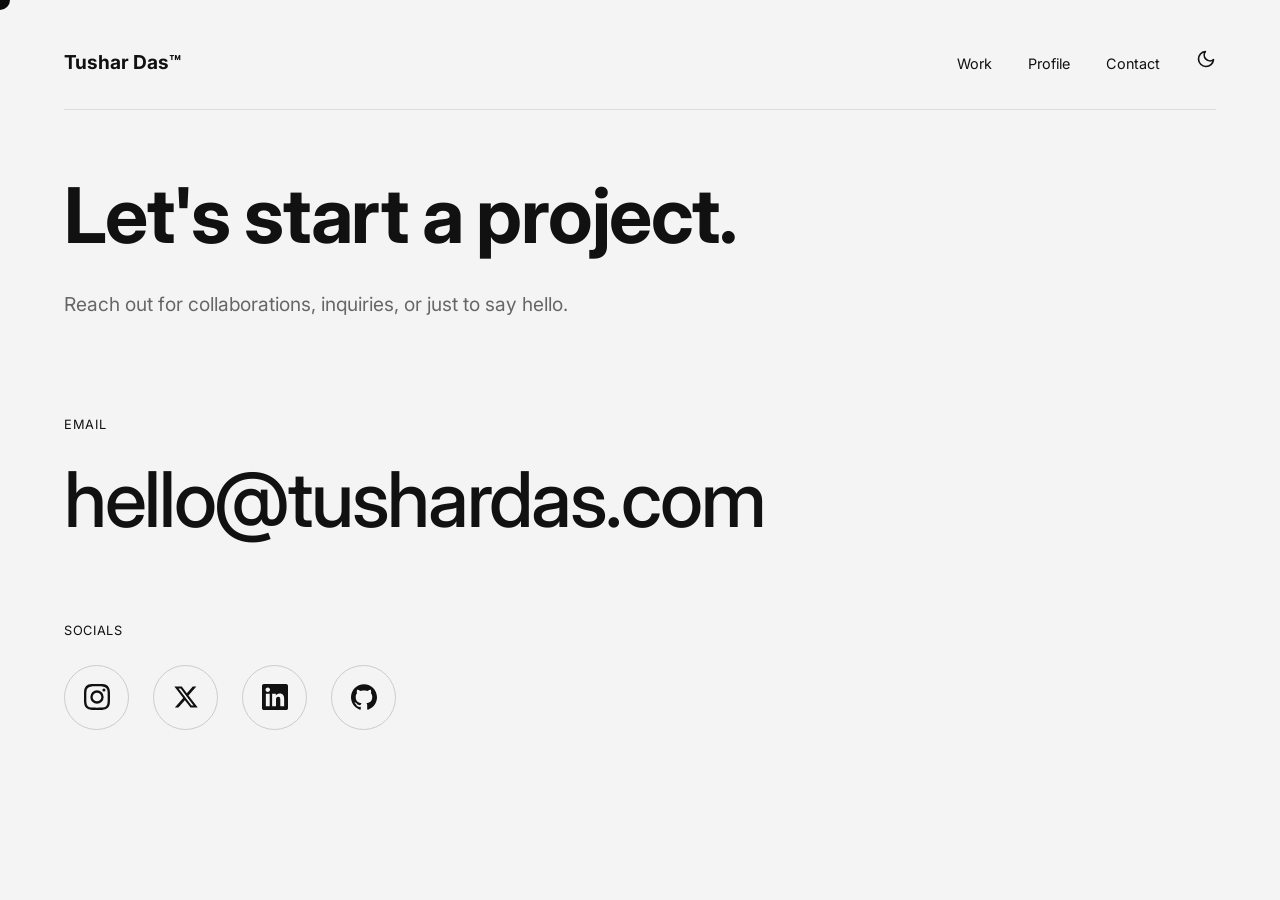
==== contact.html @ b7b295e4 "Added a beautiful dark mode to the website" ====
<!DOCTYPE html>
<html lang="en">
<head>
    <meta charset="UTF-8">
    <meta name="viewport" content="width=device-width, initial-scale=1.0">
    <title>Tushar Das | Contact</title>
    <link href="https://fonts.googleapis.com/css2?family=Inter:wght@400;500;700&display=swap" rel="stylesheet">
    <link rel="stylesheet" href="assets/css/style.css">
</head>
<body>
    <script>
        if (localStorage.getItem('portfolio-theme') === 'dark') {
            document.body.classList.add('dark-theme');
        }
    </script>

    <div class="custom-cursor"></div>

    <nav>
        <div class="logo">Tushar Das™</div>
        <div class="nav-links">
            <a href="index.html">Work</a>
            <a href="profile.html">Profile</a>
            <a href="contact.html">Contact</a>
            
            <button id="theme-toggle" aria-label="Toggle Dark Mode">
                <svg class="sun-icon" viewBox="0 0 24 24" fill="none" stroke="currentColor" stroke-width="2" stroke-linecap="round" stroke-linejoin="round"><circle cx="12" cy="12" r="5"></circle><line x1="12" y1="1" x2="12" y2="3"></line><line x1="12" y1="21" x2="12" y2="23"></line><line x1="4.22" y1="4.22" x2="5.64" y2="5.64"></line><line x1="18.36" y1="18.36" x2="19.78" y2="19.78"></line><line x1="1" y1="12" x2="3" y2="12"></line><line x1="21" y1="12" x2="23" y2="12"></line><line x1="4.22" y1="19.78" x2="5.64" y2="18.36"></line><line x1="18.36" y1="5.64" x2="19.78" y2="4.22"></line></svg>
                <svg class="moon-icon" viewBox="0 0 24 24" fill="none" stroke="currentColor" stroke-width="2" stroke-linecap="round" stroke-linejoin="round"><path d="M21 12.79A9 9 0 1 1 11.21 3 7 7 0 0 0 21 12.79z"></path></svg>
            </button>
        </div>
    </nav>

    <header class="hero">
        <h1 class="fade-in-up">Let's start a project.</h1>
        <p class="fade-in-up delay-1">Reach out for collaborations, inquiries, or just to say hello.</p>
    </header>

    <section class="contact-section fade-in-up delay-2">
        <div class="email-block">
            <p class="section-label" style="border: none; margin-bottom: 0;">Email</p>
            <a href="mailto:your.email@example.com" class="huge-link">hello@tushardas.com</a>
        </div>

        <div class="social-block" style="margin-top: 4rem;">
            <p class="section-label" style="border: none; margin-bottom: 1rem;">Socials</p>
            
            <div class="social-icons">
                <a href="https://instagram.com" target="_blank" aria-label="Instagram">
                    <svg viewBox="0 0 24 24"><path d="M12 2.163c3.204 0 3.584.012 4.85.07 3.252.148 4.771 1.691 4.919 4.919.058 1.265.069 1.645.069 4.849 0 3.205-.012 3.584-.069 4.849-.149 3.225-1.664 4.771-4.919 4.919-1.266.058-1.644.07-4.85.07-3.204 0-3.584-.012-4.849-.07-3.26-.149-4.771-1.699-4.919-4.92-.058-1.265-.07-1.644-.07-4.849 0-3.204.013-3.583.07-4.849.149-3.227 1.664-4.771 4.919-4.919 1.266-.057 1.645-.069 4.849-.069zM12 0C8.741 0 8.333.014 7.053.072 2.695.272.273 2.69.073 7.052.014 8.333 0 8.741 0 12c0 3.259.014 3.668.072 4.948.2 4.358 2.618 6.78 6.98 6.98C8.333 23.986 8.741 24 12 24c3.259 0 3.668-.014 4.948-.072 4.354-.2 6.782-2.618 6.979-6.98.059-1.28.073-1.689.073-4.948 0-3.259-.014-3.667-.072-4.947-.196-4.354-2.617-6.78-6.979-6.98C15.668.014 15.259 0 12 0zm0 5.838a6.162 6.162 0 100 12.324 6.162 6.162 0 000-12.324zM12 16a4 4 0 110-8 4 4 0 010 8zm6.406-11.845a1.44 1.44 0 100 2.881 1.44 1.44 0 000-2.881z"/></svg>
                </a>
                
                <a href="https://twitter.com" target="_blank" aria-label="X">
                    <svg viewBox="0 0 24 24"><path d="M18.244 2.25h3.308l-7.227 8.26 8.502 11.24H16.17l-5.214-6.817L4.99 21.75H1.68l7.73-8.835L1.254 2.25H8.08l4.713 6.231zm-1.161 17.52h1.833L7.084 4.126H5.117z"/></svg>
                </a>
                
                <a href="https://linkedin.com" target="_blank" aria-label="LinkedIn">
                    <svg viewBox="0 0 24 24"><path d="M20.447 20.452h-3.554v-5.569c0-1.328-.027-3.037-1.852-3.037-1.853 0-2.136 1.445-2.136 2.939v5.667H9.351V9h3.414v1.561h.046c.477-.9 1.637-1.85 3.37-1.85 3.601 0 4.267 2.37 4.267 5.455v6.286zM5.337 7.433c-1.144 0-2.063-.926-2.063-2.065 0-1.138.92-2.063 2.063-2.063 1.14 0 2.064.925 2.064 2.063 0 1.139-.925 2.065-2.064 2.065zm1.782 13.019H3.555V9h3.564v11.452zM22.225 0H1.771C.792 0 0 .774 0 1.729v20.542C0 23.227.792 24 1.771 24h20.451C23.2 24 24 23.227 24 22.271V1.729C24 .774 23.2 0 22.222 0h.003z"/></svg>
                </a>
                
                <a href="https://github.com" target="_blank" aria-label="GitHub">
                    <svg viewBox="0 0 24 24"><path d="M12 .297c-6.63 0-12 5.373-12 12 0 5.303 3.438 9.8 8.205 11.385.6.113.82-.258.82-.577 0-.285-.01-1.04-.015-2.04-3.338.724-4.042-1.61-4.042-1.61C4.422 18.07 3.633 17.7 3.633 17.7c-1.087-.744.084-.729.084-.729 1.205.084 1.838 1.236 1.838 1.236 1.07 1.835 2.809 1.305 3.495.998.108-.776.417-1.305.76-1.605-2.665-.3-5.466-1.332-5.466-5.93 0-1.31.465-2.38 1.235-3.22-.135-.303-.54-1.523.105-3.176 0 0 1.005-.322 3.3 1.23.96-.267 1.98-.399 3-.405 1.02.006 2.04.138 3 .405 2.28-1.552 3.285-1.23 3.285-1.23.645 1.653.24 2.873.12 3.176.765.84 1.23 1.91 1.23 3.22 0 4.61-2.805 5.625-5.475 5.92.42.36.81 1.096.81 2.22 0 1.606-.015 2.896-.015 3.286 0 .315.21.69.825.57C20.565 22.092 24 17.592 24 12.297c0-6.627-5.373-12-12-12"/></svg>
                </a>
            </div>
        </div>
    </section>

    <script src="assets/js/main.js"></script>
</body>
</html>
---- assets/css/style.css ----
/* =========================================
   1. GLOBAL VARIABLES & SETTINGS
   ========================================= */
:root {
    --bg-color: #f4f4f4; /* Light grey background */
    --text-color: #111111; /* Near black text */
    --accent-color: #666666; /* Grey for secondary text */
}

/* Reset and force hide the default cursor */
* { 
    margin: 0; 
    padding: 0; 
    box-sizing: border-box; 
    cursor: none !important; 
}

/* =========================================
   2. TYPOGRAPHY & LAYOUT
   ========================================= */
body {
    font-family: 'Inter', sans-serif;
    background-color: var(--bg-color);
    color: var(--text-color);
    line-height: 1.5;
    padding: 3rem 5%; 
}

nav {
    display: flex;
    justify-content: space-between;
    align-items: center;
    padding-bottom: 2rem;
    border-bottom: 1px solid #ddd;
    margin-bottom: 4rem;
}

.logo { font-weight: 700; font-size: 1.2rem; }
.nav-links a {
    text-decoration: none;
    color: var(--text-color);
    margin-left: 2rem;
    font-size: 0.9rem;
}

/* =========================================
   3. HERO & GRID SECTIONS
   ========================================= */
.hero { margin-bottom: 6rem; }
.hero h1 {
    font-size: clamp(2.5rem, 6vw, 5rem);
    line-height: 1.1;
    letter-spacing: -0.02em;
    margin-bottom: 2rem;
    max-width: 900px;
}
.hero p {
    font-size: 1.2rem;
    color: var(--accent-color);
    max-width: 600px;
}

.section-label {
    font-size: 0.8rem;
    text-transform: uppercase;
    letter-spacing: 0.05em;
    margin-bottom: 2rem;
    display: flex;
    justify-content: space-between;
    border-bottom: 1px solid #ddd;
    padding-bottom: 0.5rem;
}

.grid {
    display: grid;
    grid-template-columns: repeat(auto-fit, minmax(300px, 1fr));
    gap: 2rem;
    margin-bottom: 6rem;
}

.project-card {
    aspect-ratio: 4/5;
    display: flex;
    flex-direction: column;
    justify-content: flex-end;
    padding: 1.5rem;
    border-radius: 4px;
    transition: transform 0.3s ease;
    text-decoration: none;
    color: var(--text-color);
}
.project-card:hover { transform: translateY(-5px); } 

.card-content {
    background: rgba(255, 255, 255, 0.9);
    padding: 1rem;
    border-radius: 4px;
}
.project-title { font-weight: 500; font-size: 1.2rem; }
.project-category { font-size: 0.9rem; color: var(--accent-color); }

footer {
    margin-top: 6rem;
    padding-top: 2rem;
    border-bottom: 1px solid #ddd; /* changed to match nav */
    border-top: 1px solid #ddd;
    display: flex;
    justify-content: space-between;
    font-size: 0.9rem;
}

/* =========================================
   4. MAGIC CUSTOM CURSOR
   ========================================= */
.custom-cursor {
    position: fixed; 
    top: 0;
    left: 0;
    width: 20px; 
    height: 20px;
    background-color: white; 
    border-radius: 50%; 
    z-index: 9999; 
    transform: translate(-50%, -50%); 
    pointer-events: none; 
    transition: width 0.2s ease, height 0.2s ease;



    /* THE MAGIC LINE: Inverts color based on background */
    mix-blend-mode: difference; 
} 
.custom-cursor.hovering {
    width: 35px; 
    height: 35px;
    background-color: rgb(255, 255, 255); 
}

/* =========================================
   5. CONTACT PAGE STYLES & ICONS
   ========================================= */
.huge-link {
    font-size: clamp(2.5rem, 6vw, 5rem);
    font-weight: 500;
    text-decoration: none;
    color: var(--text-color);
    letter-spacing: -0.03em;
    display: inline-block;
    transition: color 0.3s ease;
}
.huge-link:hover {
    color: var(--accent-color);
}

.social-icons {
    display: flex;
    flex-wrap: wrap;
    gap: 1.5rem;
}
.social-icons a {
    display: flex;
    align-items: center;
    justify-content: center;
    width: 65px;
    height: 65px;
    border-radius: 50%;
    border: 1px solid #ccc;
    color: var(--text-color);
    text-decoration: none;
    position: relative;
    overflow: hidden;
    transition: all 0.4s cubic-bezier(0.175, 0.885, 0.32, 1.275); 
}
.social-icons a::before {
    content: '';
    position: absolute;
    top: 100%; 
    left: 0;
    width: 100%;
    height: 100%;
    background-color: var(--text-color); 
    transition: top 0.3s ease;
    z-index: -1; 
}
.social-icons a:hover::before {
    top: 0; 
}
.social-icons a:hover {
    color: var(--bg-color); 
    transform: translateY(-8px); 
    border-color: var(--text-color);
}
.social-icons svg {
    width: 26px;
    height: 26px;
    fill: currentColor; 
    transition: transform 0.4s ease;
}
.social-icons a:hover svg {
    transform: scale(1.1); 
}

/* =========================================
   6. PAGE LOAD ANIMATIONS
   ========================================= */
.fade-in-up {
    opacity: 0;
    transform: translateY(40px);
    animation: fadeInUp 0.8s cubic-bezier(0.16, 1, 0.3, 1) forwards; 
}
.delay-1 { animation-delay: 0.15s; }
.delay-2 { animation-delay: 0.3s; }

@keyframes fadeInUp {
    to {
        opacity: 1;
        transform: translateY(0);
    }
}

/* =========================================
   7. DARK THEME & TOGGLE BUTTON
   ========================================= */
body.dark-theme {
    --bg-color: #111111; 
    --text-color: #f4f4f4; 
    --accent-color: #888888; 
}

/* Adds a smooth fade only when you click the button */
body.theme-transition {
    transition: background-color 0.5s ease, color 0.5s ease;
}

/* Button Styling */
#theme-toggle {
    background: none;
    border: none;
    color: var(--text-color);
    margin-left: 2rem;
    display: inline-flex;
    align-items: center;
}

#theme-toggle svg {
    width: 20px;
    height: 20px;
    transition: transform 0.4s ease;
}

/* Playful spin when you hover over the icon */
#theme-toggle:hover svg {
    transform: scale(1.15) rotate(15deg);
}

/* ICON VISIBILITY LOGIC */
.sun-icon { display: none; } /* Hide sun by default */
.moon-icon { display: block; } /* Show moon by default */

/* When dark mode is active, flip the icons! */
body.dark-theme .sun-icon { display: block; }
body.dark-theme .moon-icon { display: none; }
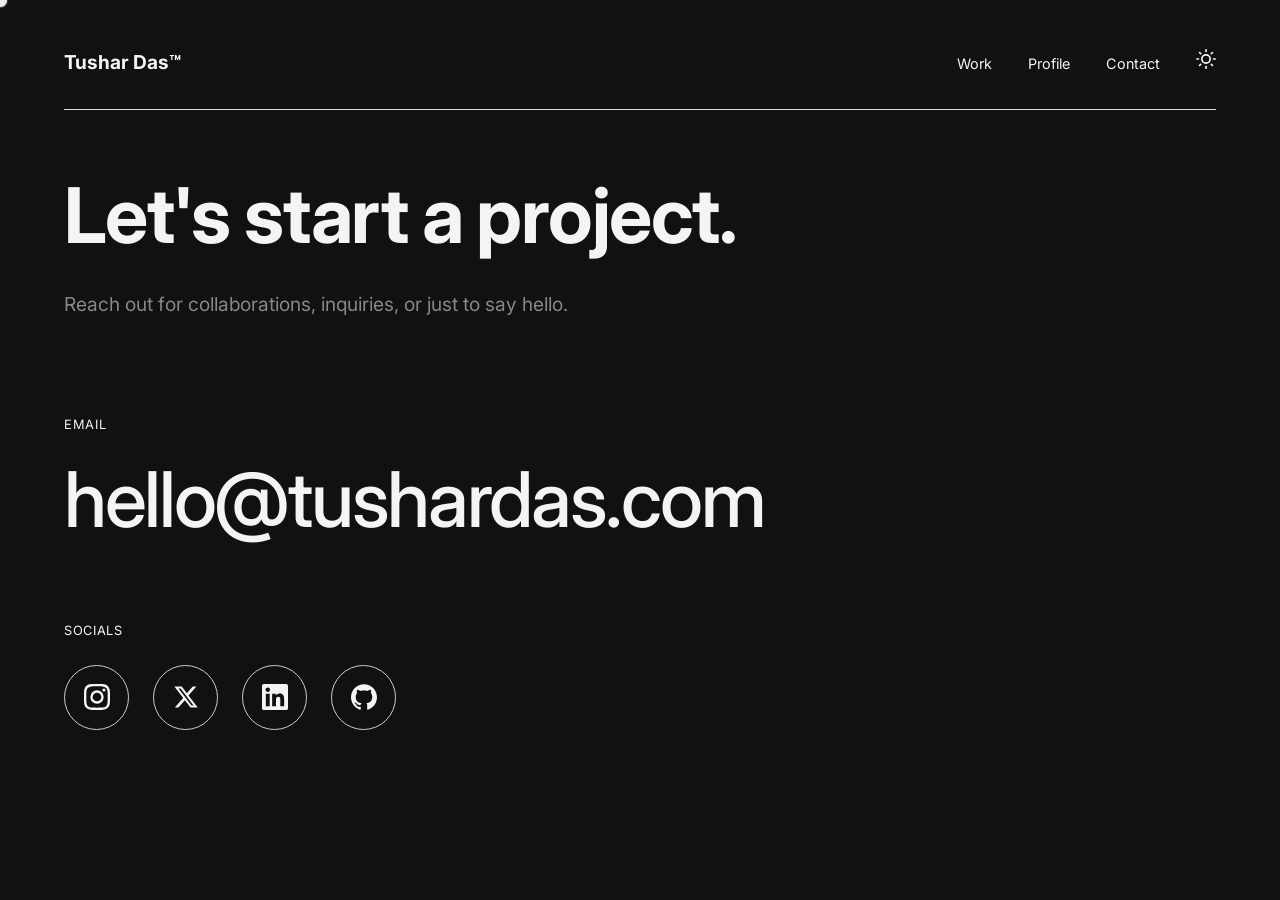
==== commit 4a3d1ae0: "made ui upgrades" ====
--- a/contact.html
+++ b/contact.html
@@ -3,16 +3,23 @@
 <head>
     <meta charset="UTF-8">
     <meta name="viewport" content="width=device-width, initial-scale=1.0">
-    <title>Tushar Das | Contact</title>
-    <link href="https://fonts.googleapis.com/css2?family=Inter:wght@400;500;700&display=swap" rel="stylesheet">
+    <!-- International Typography & Language Library -->
+    <!-- Ultimate Font Frenzy Library (Asian + Variable Display) -->
+    <link rel="preconnect" href="https://fonts.googleapis.com">
+    <link rel="preconnect" href="https://fonts.gstatic.com" crossorigin>
+    <link href="https://fonts.googleapis.com/css2?family=Anton&family=Bebas+Neue&family=Bodoni+Moda:ital,opsz,wght@0,6..96,400..900;1,6..96,400..900&family=Cinzel:wght@400..900&family=Noto+Sans+JP:wght@100..900&family=Noto+Sans+KR:wght@100..900&family=Space+Grotesk:wght@300..700&family=Syne:wght@400..800&family=Unbounded:wght@200..900&family=Inter:wght@400;700&display=swap" rel="stylesheet">
     <link rel="stylesheet" href="assets/css/style.css">
 </head>
-<body>
+<body class="dark-theme">
     <script>
-        if (localStorage.getItem('portfolio-theme') === 'dark') {
-            document.body.classList.add('dark-theme');
-        }
-    </script>
+    // If the memory specifically says 'light', make it light.
+    // Otherwise (or if it's their first visit), force it to be dark!
+    if (localStorage.getItem('portfolio-theme') === 'light') {
+        document.body.classList.remove('dark-theme');
+    } else {
+        document.body.classList.add('dark-theme');
+    }
+</script>
 
     <div class="custom-cursor"></div>
 
--- a/assets/css/style.css
+++ b/assets/css/style.css
@@ -116,8 +116,8 @@
     position: fixed; 
     top: 0;
     left: 0;
-    width: 20px; 
-    height: 20px;
+    width: 15px; 
+    height: 15px;
     background-color: white; 
     border-radius: 50%; 
     z-index: 9999; 
@@ -131,8 +131,8 @@
     mix-blend-mode: difference; 
 } 
 .custom-cursor.hovering {
-    width: 35px; 
-    height: 35px;
+    width: 25px; 
+    height: 25px;
     background-color: rgb(255, 255, 255); 
 }
 
@@ -259,4 +259,75 @@
 
 /* When dark mode is active, flip the icons! */
 body.dark-theme .sun-icon { display: block; }
-body.dark-theme .moon-icon { display: none; }+body.dark-theme .moon-icon { display: none; }
+
+
+/* =========================================
+   8. MASTER TIMELINE PRELOADER
+   ========================================= */
+#preloader {
+    position: fixed; top: 0; left: 0;
+    width: 100vw; height: 100vh;
+    background-color: #111111;
+    display: flex; justify-content: center; align-items: center;
+    z-index: 10000;
+    transition: background-color 1.2s cubic-bezier(0.77, 0, 0.175, 1), visibility 1.5s ease;
+}
+
+/* Phase 1: Slide Down in Gray */
+.preloader-text {
+    position: absolute;
+    top: 50%; left: 50%;
+    transform: translate(-50%, -50%);
+    font-size: clamp(3rem, 8vw, 6rem); 
+    font-weight: 700;
+    color: #333333; /* Dark Gray */
+    white-space: nowrap; margin: 0;
+    
+    /* The Entrance Slide */
+    animation: preloaderFadeInDown 0.8s cubic-bezier(0.16, 1, 0.3, 1) forwards;
+}
+
+@keyframes preloaderFadeInDown {
+    0% { opacity: 0; transform: translate(-50%, -70%); }
+    100% { opacity: 1; transform: translate(-50%, -50%); }
+}
+
+/* Phase 2: The White Cursor Wipe */
+.preloader-text::before {
+    content: attr(data-text);
+    position: absolute; top: 0; left: 0;
+    width: 0%; /* Starts invisible */
+    height: 100%;
+    color: #f4f4f4; /* Bright White */
+    overflow: hidden;
+    border-right: 4px solid #f4f4f4; /* The Cursor! */
+    white-space: nowrap;
+    transition: width 1s cubic-bezier(0.77, 0, 0.175, 1);
+}
+
+/* JavaScript triggers this to make the cursor swipe */
+.preloader-text.run-wipe::before { width: 100%; }
+
+/* JavaScript triggers this to hide the cursor before the frenzy */
+.preloader-text.hide-cursor::before { border-right-color: transparent; }
+
+/* Phase 4: The Fusion Flight */
+.preloader-text.fuse-text {
+    transition: top 1.2s cubic-bezier(0.77, 0, 0.175, 1), 
+                left 1.2s cubic-bezier(0.77, 0, 0.175, 1), 
+                transform 1.2s cubic-bezier(0.77, 0, 0.175, 1), 
+                opacity 1.2s cubic-bezier(0.77, 0, 0.175, 1);
+    opacity: 0; /* Fades out on impact */
+}
+
+#preloader.fuse-bg { background-color: transparent; pointer-events: none; }
+.preloader-hidden { visibility: hidden !important; }
+
+/* Phase 5: The Frenzy State */
+.preloader-text.start-frenzy {
+    color: #f4f4f4; /* Turns the base text white */
+}
+.preloader-text.start-frenzy::before {
+    display: none; /* Hides the wipe mask during the rapid character changes to prevent lag */
+}
